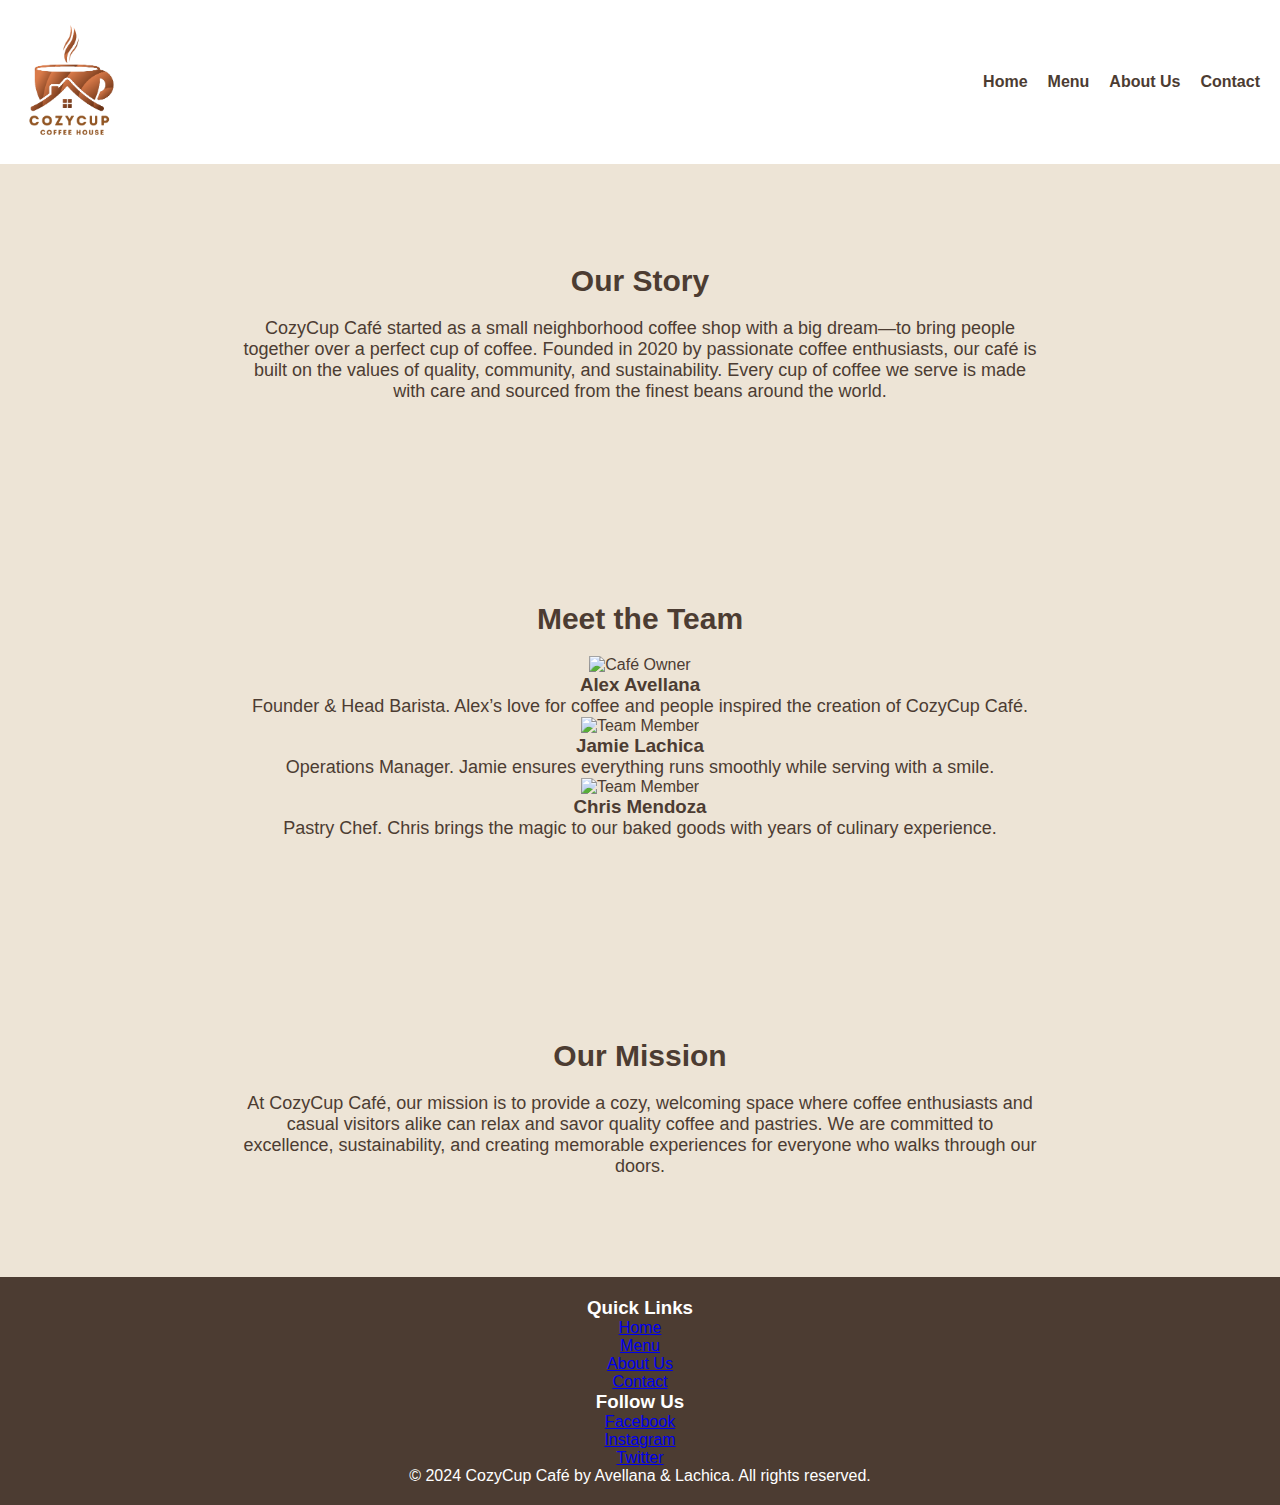
==== about.html @ 11fd7c77 "added about" ====
<!DOCTYPE html>
<html lang="en">
<head>
    <meta charset="UTF-8">
    <meta name="viewport" content="width=device-width, initial-scale=1.0">
    <link rel="stylesheet" href="css/style.css">
    <title>About Us | CozyCup Café</title>
</head>
<body>
    <!-- Header Section -->
    <header>
        <nav>
            <div class="logo">
                <img src="img/logo.png" alt="CozyCup Café Logo">
            </div>
            <ul>
                <li><a href="index.html">Home</a></li>
                <li><a href="menu.html">Menu</a></li>
                <li><a href="about.html">About Us</a></li>
                <li><a href="#contact">Contact</a></li>
            </ul>
        </nav>
    </header>

    <!-- Café Story Section -->
    <section id="cafe-story" class="about">
        <h2>Our Story</h2>
        <p>
            CozyCup Café started as a small neighborhood coffee shop with a big dream—to bring people together over a perfect cup of coffee. Founded in 2020 by passionate coffee enthusiasts, our café is built on the values of quality, community, and sustainability. Every cup of coffee we serve is made with care and sourced from the finest beans around the world.
        </p>
    </section>

    <!-- Meet the Team Section -->
    <section id="meet-the-team" class="about">
        <h2>Meet the Team</h2>
        <div class="team">
            <div class="team-member">
                <img src="img/owner.jpg" alt="Café Owner">
                <h3>Alex Avellana</h3>
                <p>Founder & Head Barista. Alex’s love for coffee and people inspired the creation of CozyCup Café.</p>
            </div>
            <div class="team-member">
                <img src="img/staff1.jpg" alt="Team Member">
                <h3>Jamie Lachica</h3>
                <p>Operations Manager. Jamie ensures everything runs smoothly while serving with a smile.</p>
            </div>
            <div class="team-member">
                <img src="img/staff2.jpg" alt="Team Member">
                <h3>Chris Mendoza</h3>
                <p>Pastry Chef. Chris brings the magic to our baked goods with years of culinary experience.</p>
            </div>
        </div>
    </section>

    <!-- Café's Mission Section -->
    <section id="cafe-mission" class="about">
        <h2>Our Mission</h2>
        <p>
            At CozyCup Café, our mission is to provide a cozy, welcoming space where coffee enthusiasts and casual visitors alike can relax and savor quality coffee and pastries. We are committed to excellence, sustainability, and creating memorable experiences for everyone who walks through our doors.
        </p>
    </section>

    <!-- Footer Section -->
    <footer>
        <div class="footer-content">
            <div class="quick-links">
                <h3>Quick Links</h3>
                <ul>
                    <li><a href="index.html">Home</a></li>
                    <li><a href="menu.html">Menu</a></li>
                    <li><a href="about.html">About Us</a></li>
                    <li><a href="contact.html">Contact</a></li>
                </ul>
            </div>
            <div class="social-media">
                <h3>Follow Us</h3>
                <ul>
                    <li><a href="https://www.facebook.com" target="_blank">Facebook</a></li>
                    <li><a href="https://www.instagram.com" target="_blank">Instagram</a></li>
                    <li><a href="https://www.twitter.com" target="_blank">Twitter</a></li>
                </ul>
            </div>
        </div>
        <p>&copy; 2024 CozyCup Café by Avellana & Lachica. All rights reserved.</p>
    </footer>
</body>
</html>
---- css/style.css ----
/* Reset some default styles */
body, h1, h2, h3, p, ul, li {
    margin: 0;
    padding: 0;
}

body {
    font-family: Arial, sans-serif;
    background-color: #f8f2e0;
    color: #4c3c32;
}

header {
    background-color: #fff;
    box-shadow: 0 2px 5px rgba(0, 0, 0, 0.1);
    padding: 20px;
}

nav {
    display: flex;
    justify-content: space-between;
    align-items: center;
}

.logo img {
    max-width: 100px;
}

nav ul {
    list-style: none;
    display: flex;
    gap: 20px;
}

nav a {
    text-decoration: none;
    color: #4c3c32;
    font-weight: bold;
    transition: color 0.3s;
}

nav a:hover {
    color: #7e685b;
}

.hero {
    text-align: center;
    padding: 150px 0;
    background-image: url('hero-bg.jpg');
    background-size: cover;
    color: white;
}

.hero h1 {
    font-size: 36px;
    margin-bottom: 20px;
}

.hero p {
    font-size: 18px;
    margin-bottom: 40px;
}

.cta-button {
    display: inline-block;
    padding: 10px 20px;
    background-color: #4c3c32;
    color: white;
    text-decoration: none;
    border-radius: 5px;
}

.cta-button:hover {
    background-color: #7e685b;
}

.menu {
    padding: 100px 0;
    text-align: center;
}

.menu h2 {
    font-size: 30px;
    margin-bottom: 20px;
}

.about {
    padding: 100px 0;
    text-align: center;
    background-color: #ede4d6;
}

.about h2 {
    font-size: 30px;
    margin-bottom: 20px;
}

.about p {
    font-size: 18px;
    max-width: 800px;
    margin: 0 auto;
}

.contact {
    padding: 100px 0;
    text-align: center;
    background-color: #4c3c32;
    color: white;
}

.contact h2 {
    font-size: 30px;
    margin-bottom: 20px;
}

.contact p {
    font-size: 18px;
    margin-bottom: 40px;
}

footer {
    background-color: #4c3c32;
    color: white;
    text-align: center;
    padding: 20px 0;
}
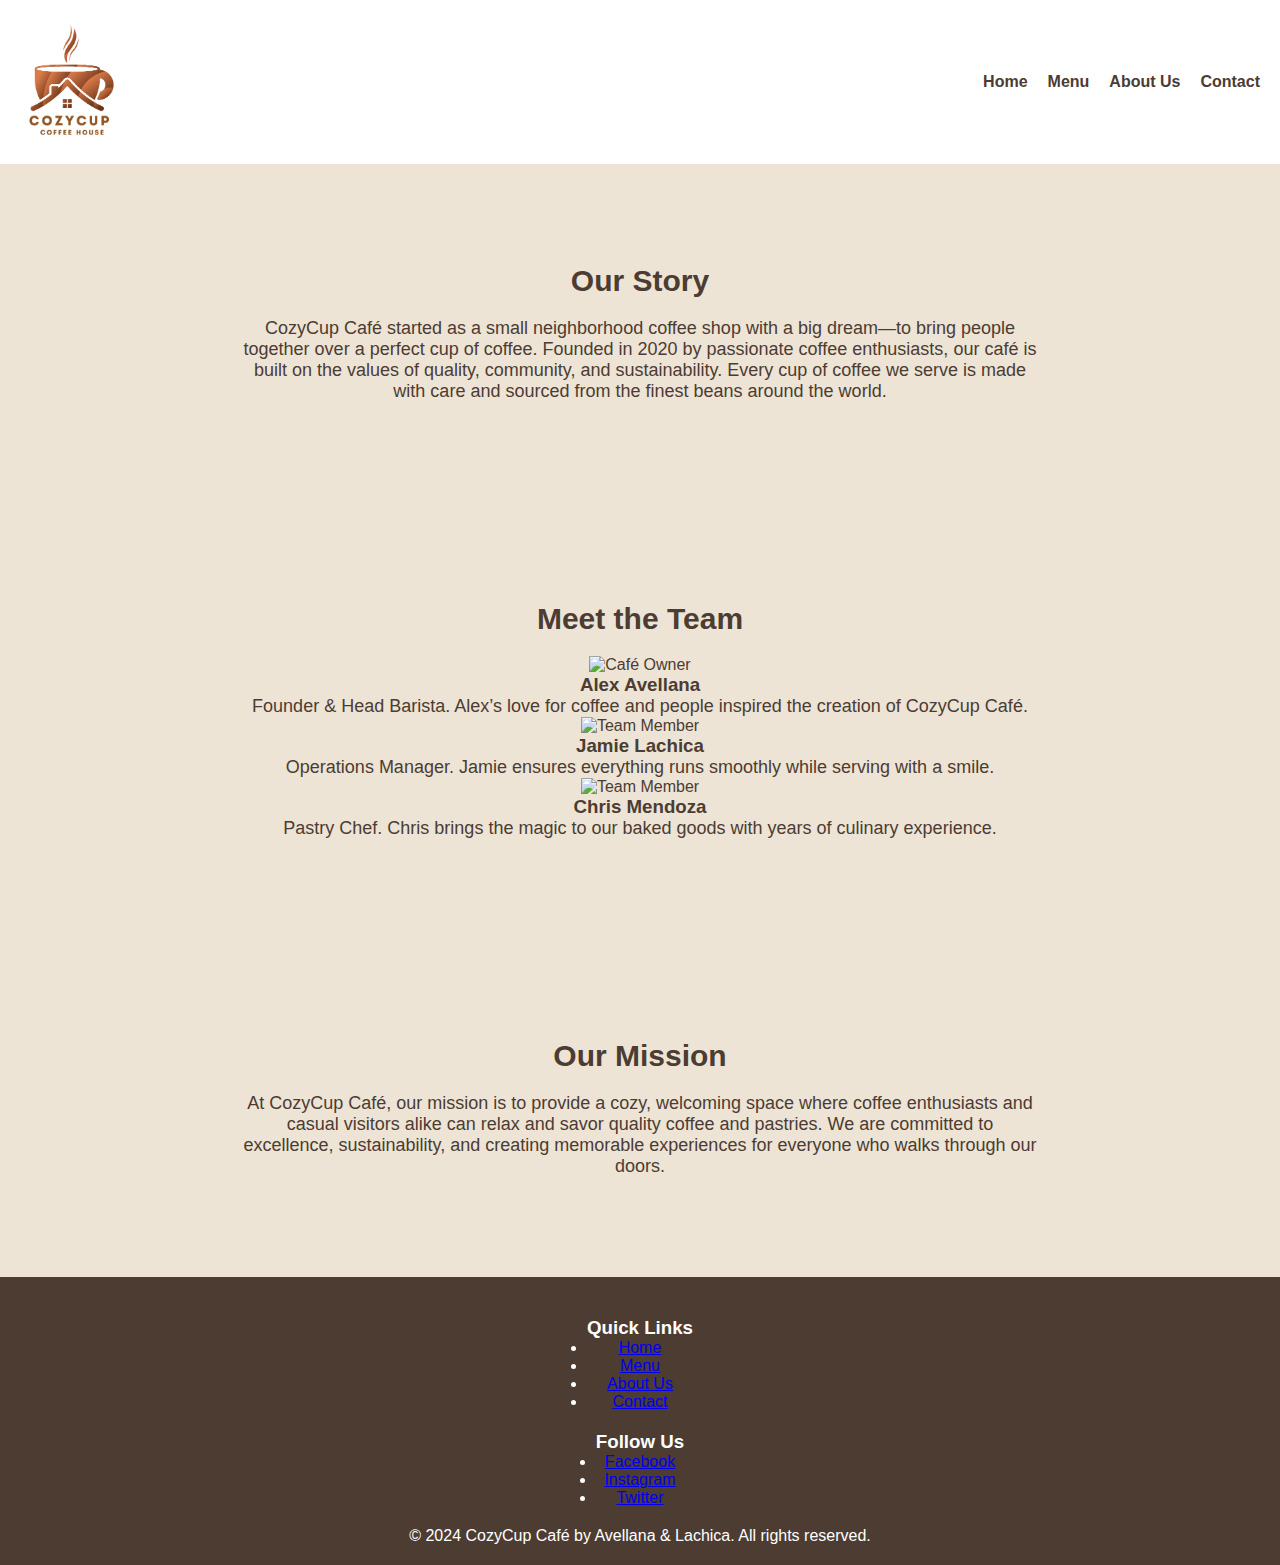
==== commit 267a3de9: "connect nav contact" ====
--- a/about.html
+++ b/about.html
@@ -17,7 +17,7 @@
                 <li><a href="index.html">Home</a></li>
                 <li><a href="menu.html">Menu</a></li>
                 <li><a href="about.html">About Us</a></li>
-                <li><a href="#contact">Contact</a></li>
+                <li><a href="contact.html">Contact</a></li>
             </ul>
         </nav>
     </header>
--- a/css/style.css
+++ b/css/style.css
@@ -10,6 +10,7 @@
     color: #4c3c32;
 }
 
+/* Header and Navigation */
 header {
     background-color: #fff;
     box-shadow: 0 2px 5px rgba(0, 0, 0, 0.1);
@@ -43,11 +44,14 @@
     color: #7e685b;
 }
 
+/* Hero Section */
 .hero {
     text-align: center;
     padding: 150px 0;
     background-image: url('hero-bg.jpg');
     background-size: cover;
+    background-position: center;
+    background-attachment: fixed;
     color: white;
 }
 
@@ -74,6 +78,7 @@
     background-color: #7e685b;
 }
 
+/* Menu Section */
 .menu {
     padding: 100px 0;
     text-align: center;
@@ -81,9 +86,48 @@
 
 .menu h2 {
     font-size: 30px;
-    margin-bottom: 20px;
-}
-
+    margin-bottom: 40px;
+}
+
+.menu-items {
+    display: grid;
+    grid-template-columns: repeat(auto-fit, minmax(250px, 1fr));
+    gap: 20px;
+    margin: 0 auto;
+    max-width: 1000px;
+}
+
+.menu-items .item {
+    background-color: #fff;
+    padding: 20px;
+    border: 1px solid #ddd;
+    border-radius: 10px;
+    box-shadow: 0 2px 5px rgba(0, 0, 0, 0.1);
+    transition: transform 0.3s, box-shadow 0.3s;
+}
+
+.menu-items .item:hover {
+    transform: scale(1.05);
+    box-shadow: 0 4px 10px rgba(0, 0, 0, 0.2);
+}
+
+.menu-items .item img {
+    width: 100%;
+    border-radius: 10px;
+    margin-bottom: 15px;
+}
+
+.menu-items .item h3 {
+    font-size: 20px;
+    margin-bottom: 10px;
+}
+
+.menu-items .item p {
+    font-size: 16px;
+    color: #7e685b;
+}
+
+/* About Section */
 .about {
     padding: 100px 0;
     text-align: center;
@@ -101,6 +145,7 @@
     margin: 0 auto;
 }
 
+/* Contact Section */
 .contact {
     padding: 100px 0;
     text-align: center;
@@ -118,9 +163,80 @@
     margin-bottom: 40px;
 }
 
+.contact ul {
+    list-style: none;
+    padding: 0;
+}
+
+.contact ul li {
+    font-size: 16px;
+    margin-bottom: 10px;
+}
+
+/* Footer */
 footer {
     background-color: #4c3c32;
     color: white;
     text-align: center;
     padding: 20px 0;
+}
+
+footer .footer-content {
+    display: flex;
+    flex-direction: column;
+    align-items: center;
+    gap: 20px;
+    padding: 20px 0;
+}
+
+footer .social-media a img {
+    width: 24px;
+    margin: 0 10px;
+    transition: transform 0.3s;
+}
+
+footer .social-media a img:hover {
+    transform: scale(1.2);
+}
+
+footer .newsletter input {
+    padding: 10px;
+    border: none;
+    border-radius: 5px;
+    margin-right: 10px;
+    width: 250px;
+}
+
+footer .newsletter button {
+    padding: 10px 20px;
+    background-color: #7e685b;
+    color: white;
+    border: none;
+    border-radius: 5px;
+    cursor: pointer;
+    transition: background-color 0.3s;
+}
+
+footer .newsletter button:hover {
+    background-color: #4c3c32;
+}
+
+/* Responsive Design */
+@media (max-width: 768px) {
+    nav ul {
+        flex-direction: column;
+        gap: 10px;
+    }
+
+    .hero {
+        padding: 100px 20px;
+    }
+
+    .menu-items {
+        grid-template-columns: 1fr;
+    }
+
+    footer .footer-content {
+        flex-direction: column;
+    }
 }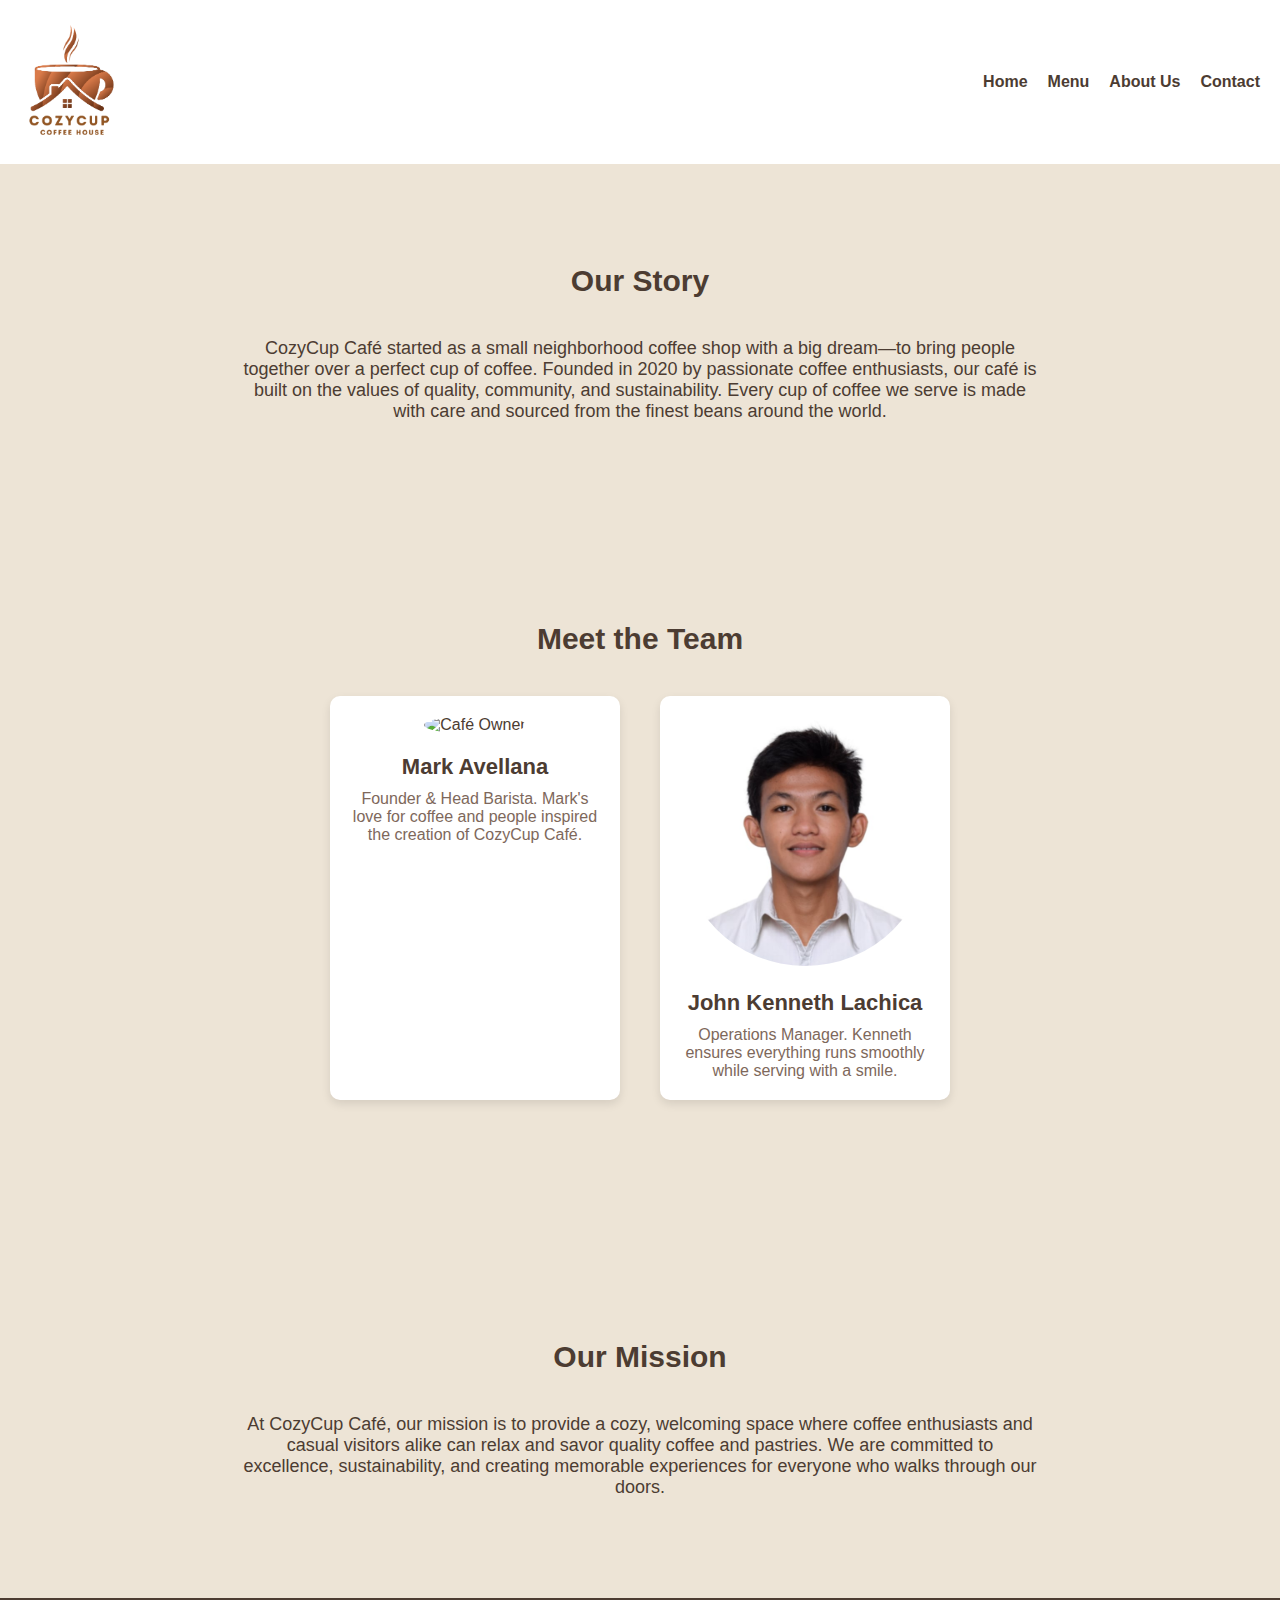
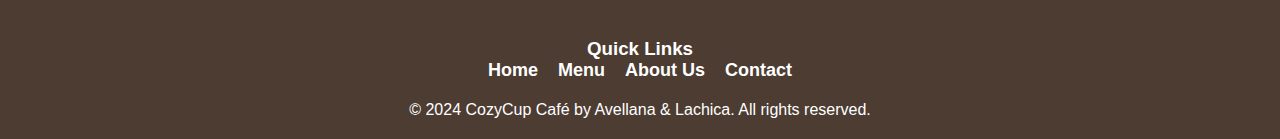
==== commit daeb6ed0: "edit some changes" ====
--- a/about.html
+++ b/about.html
@@ -4,6 +4,8 @@
     <meta charset="UTF-8">
     <meta name="viewport" content="width=device-width, initial-scale=1.0">
     <link rel="stylesheet" href="css/style.css">
+    <!-- Font Awesome -->
+    <link rel="stylesheet" href="https://cdnjs.cloudflare.com/ajax/libs/font-awesome/6.0.0-beta3/css/all.min.css">
     <title>About Us | CozyCup Café</title>
 </head>
 <body>
@@ -31,26 +33,22 @@
     </section>
 
     <!-- Meet the Team Section -->
-    <section id="meet-the-team" class="about">
-        <h2>Meet the Team</h2>
-        <div class="team">
-            <div class="team-member">
-                <img src="img/owner.jpg" alt="Café Owner">
-                <h3>Alex Avellana</h3>
-                <p>Founder & Head Barista. Alex’s love for coffee and people inspired the creation of CozyCup Café.</p>
-            </div>
-            <div class="team-member">
-                <img src="img/staff1.jpg" alt="Team Member">
-                <h3>Jamie Lachica</h3>
-                <p>Operations Manager. Jamie ensures everything runs smoothly while serving with a smile.</p>
-            </div>
-            <div class="team-member">
-                <img src="img/staff2.jpg" alt="Team Member">
-                <h3>Chris Mendoza</h3>
-                <p>Pastry Chef. Chris brings the magic to our baked goods with years of culinary experience.</p>
-            </div>
+<section id="meet-the-team" class="about">
+    <h2>Meet the Team</h2>
+    <div class="team">
+        <div class="team-member">
+            <img src="img/owner.jpg" alt="Café Owner">
+            <h3>Mark Avellana</h3>
+            <p>Founder & Head Barista. Mark's love for coffee and people inspired the creation of CozyCup Café.</p>
         </div>
-    </section>
+        <div class="team-member">
+            <img src="img/kenneth.jpg" alt="Team Member">
+            <h3>John Kenneth Lachica</h3>
+            <p>Operations Manager. Kenneth ensures everything runs smoothly while serving with a smile.</p>
+        </div>
+    </div>
+</section>
+
 
     <!-- Café's Mission Section -->
     <section id="cafe-mission" class="about">
@@ -72,14 +70,6 @@
                     <li><a href="contact.html">Contact</a></li>
                 </ul>
             </div>
-            <div class="social-media">
-                <h3>Follow Us</h3>
-                <ul>
-                    <li><a href="https://www.facebook.com" target="_blank">Facebook</a></li>
-                    <li><a href="https://www.instagram.com" target="_blank">Instagram</a></li>
-                    <li><a href="https://www.twitter.com" target="_blank">Twitter</a></li>
-                </ul>
-            </div>
         </div>
         <p>&copy; 2024 CozyCup Café by Avellana & Lachica. All rights reserved.</p>
     </footer>
--- a/css/style.css
+++ b/css/style.css
@@ -136,14 +136,65 @@
 
 .about h2 {
     font-size: 30px;
-    margin-bottom: 20px;
+    margin-bottom: 40px;
+    color: #4c3c32;
 }
 
 .about p {
     font-size: 18px;
     max-width: 800px;
     margin: 0 auto;
-}
+    color: #4c3c32;
+}
+
+/* Meet the Team */
+.team {
+    display: flex;
+    justify-content: center;
+    gap: 40px;
+    flex-wrap: wrap;
+    margin-top: 40px;
+}
+
+.team-member {
+    text-align: center;
+    max-width: 250px;
+    margin-bottom: 40px;
+    background-color: #fff;
+    padding: 20px;
+    border-radius: 10px;
+    box-shadow: 0 4px 10px rgba(0, 0, 0, 0.1);
+    transition: transform 0.3s, box-shadow 0.3s;
+}
+
+.team-member:hover {
+    transform: translateY(-10px);
+    box-shadow: 0 8px 15px rgba(0, 0, 0, 0.2);
+}
+
+.team-member img {
+    width: 100%;
+    height: auto;
+    border-radius: 50%;
+    margin-bottom: 20px;
+    transition: transform 0.3s;
+}
+
+.team-member img:hover {
+    transform: scale(1.05);
+}
+
+.team-member h3 {
+    font-size: 22px;
+    margin-bottom: 10px;
+    color: #4c3c32;
+}
+
+.team-member p {
+    font-size: 16px;
+    color: #7e685b;
+}
+
 
 /* Contact Section */
 .contact {
@@ -189,16 +240,55 @@
     padding: 20px 0;
 }
 
-footer .social-media a img {
-    width: 24px;
-    margin: 0 10px;
-    transition: transform 0.3s;
-}
-
-footer .social-media a img:hover {
-    transform: scale(1.2);
-}
-
+footer .quick-links ul {
+    display: flex;
+    gap: 20px;
+    padding: 0;
+    list-style: none;
+}
+
+footer .quick-links li {
+    font-size: 18px;
+}
+
+footer .quick-links a {
+    text-decoration: none;
+    color: white;
+    font-weight: bold;
+    transition: color 0.3s;
+}
+
+footer .quick-links a:hover {
+    color: #7e685b;
+}
+
+/* Social Media Section */
+footer .social-media ul {
+    display: flex;
+    gap: 15px;
+    padding: 0;
+    list-style: none;
+}
+
+footer .social-media li {
+    font-size: 24px;
+}
+
+footer .social-media a {
+    text-decoration: none;
+    color: white;
+    transition: color 0.3s;
+}
+
+footer .social-media a:hover {
+    color: #7e685b;
+}
+
+footer .social-media a i {
+    font-size: 30px;
+}
+
+/* Newsletter Section */
 footer .newsletter input {
     padding: 10px;
     border: none;
@@ -221,6 +311,8 @@
     background-color: #4c3c32;
 }
 
+
+
 /* Responsive Design */
 @media (max-width: 768px) {
     nav ul {
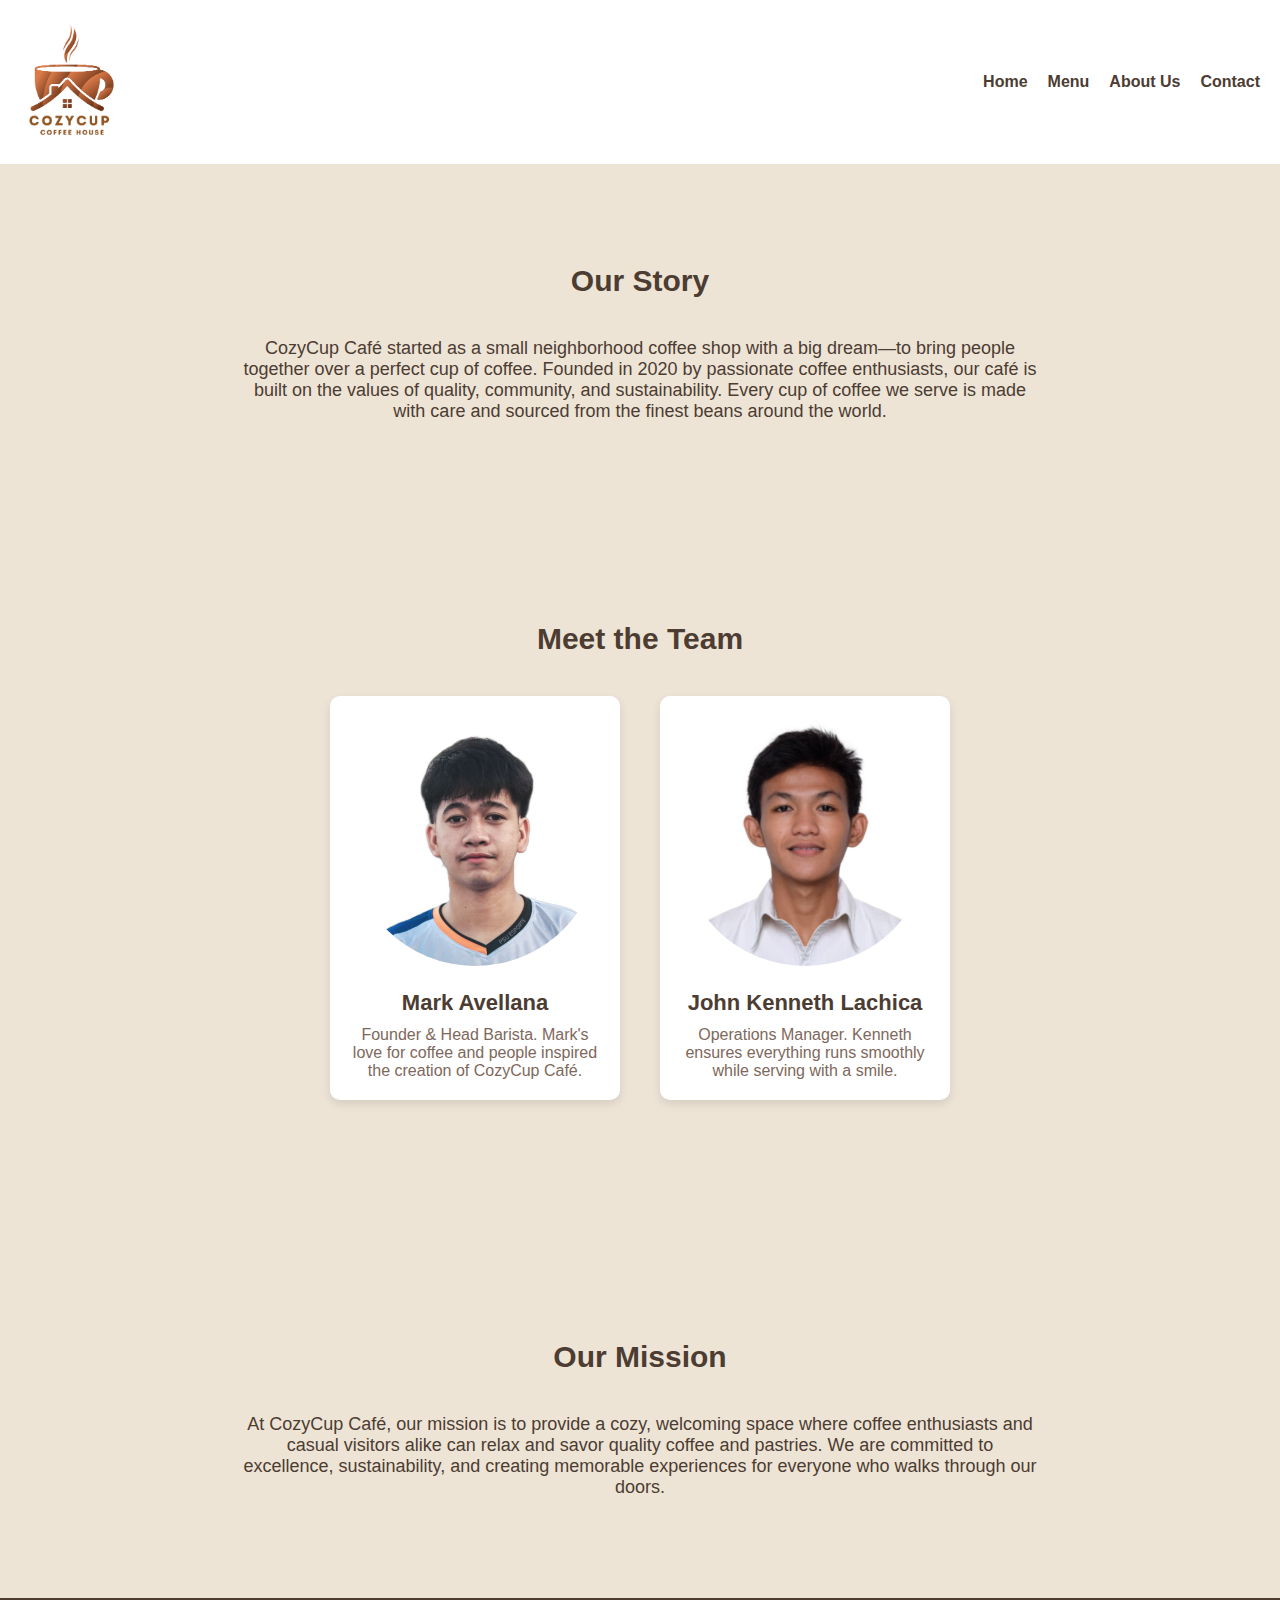
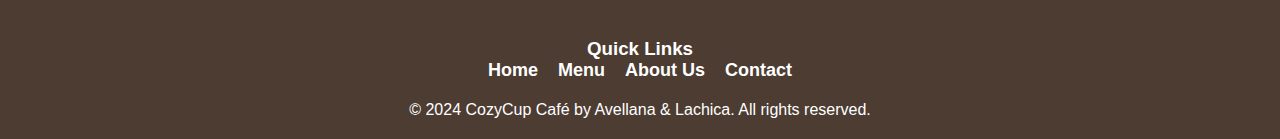
==== commit 8f6b1526: "added mark" ====
--- a/about.html
+++ b/about.html
@@ -37,7 +37,7 @@
     <h2>Meet the Team</h2>
     <div class="team">
         <div class="team-member">
-            <img src="img/owner.jpg" alt="Café Owner">
+            <img src="img/mark.jpg" alt="Café Owner">
             <h3>Mark Avellana</h3>
             <p>Founder & Head Barista. Mark's love for coffee and people inspired the creation of CozyCup Café.</p>
         </div>
--- a/css/style.css
+++ b/css/style.css
@@ -206,23 +206,77 @@
 
 .contact h2 {
     font-size: 30px;
+    margin-bottom: 40px;
+    color: white;
+}
+
+.contact form {
+    max-width: 600px;
+    margin: 0 auto;
+    background-color: #fff;
+    padding: 30px;
+    border-radius: 10px;
+    box-shadow: 0 4px 10px rgba(0, 0, 0, 0.1);
+}
+
+.contact label {
+    font-size: 18px;
+    margin-bottom: 10px;
+    display: block;
+    color: #4c3c32;
+}
+
+.contact input, .contact textarea {
+    width: 100%;
+    padding: 12px;
     margin-bottom: 20px;
-}
-
-.contact p {
-    font-size: 18px;
-    margin-bottom: 40px;
-}
-
-.contact ul {
+    border: 1px solid #ddd;
+    border-radius: 5px;
+    font-size: 16px;
+    background-color: #f8f2e0;
+    color: #4c3c32;
+}
+
+.contact input:focus, .contact textarea:focus {
+    border-color: #7e685b;
+    outline: none;
+}
+
+.contact button {
+    padding: 12px 30px;
+    background-color: #7e685b;
+    color: white;
+    border: none;
+    border-radius: 5px;
+    font-size: 18px;
+    cursor: pointer;
+    transition: background-color 0.3s;
+}
+
+.contact button:hover {
+    background-color: #4c3c32;
+}
+
+/* Contact Info Styling */
+.contact-info {
+    margin-top: 50px;
+}
+
+.contact-info ul {
     list-style: none;
     padding: 0;
 }
 
-.contact ul li {
+.contact-info ul li {
     font-size: 16px;
-    margin-bottom: 10px;
-}
+    margin-bottom: 15px;
+}
+
+.contact-info ul li i {
+    margin-right: 10px;
+    color: #7e685b;
+}
+
 
 /* Footer */
 footer {
